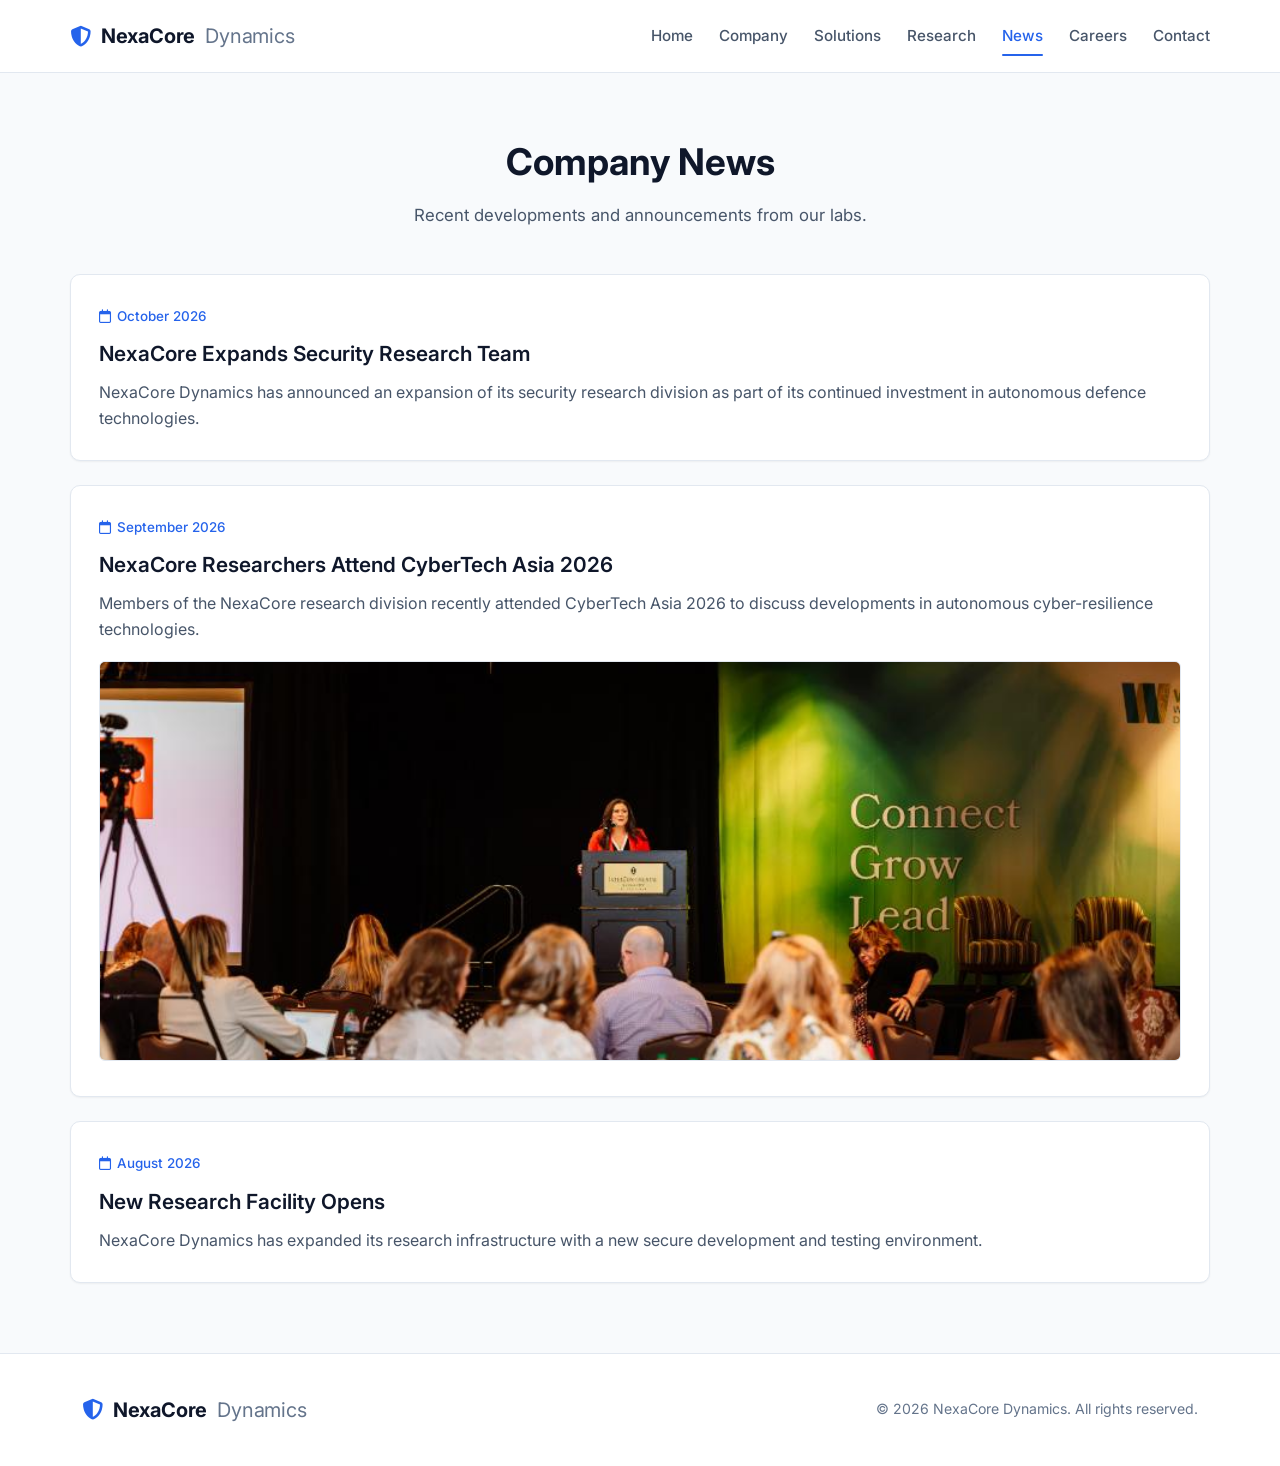
==== challenges/stage1-osint/website/news.html @ 6cc93b59 "Implement realistic Stage 1 OSINT metadata challenge" ====
<!DOCTYPE html>
<html lang="en">
<head>
    <meta charset="UTF-8">
    <meta name="viewport" content="width=device-width, initial-scale=1.0">
    <title>News | NexaCore Dynamics</title>
    <link rel="stylesheet" href="https://cdnjs.cloudflare.com/ajax/libs/font-awesome/6.5.1/css/all.min.css">
    <link rel="stylesheet" href="assets/css/style.css">
</head>
<body>

<header>
    <div class="navbar">
        <a href="index.html" class="logo">
            <i class="fa-solid fa-shield-halved"></i>
            NexaCore <span>Dynamics</span>
        </a>
        <button class="mobile-toggle"><i class="fa-solid fa-bars"></i></button>
        <nav class="nav-links">
            <a href="index.html">Home</a>
            <a href="about.html">Company</a>
            <a href="solutions.html">Solutions</a>
            <a href="research.html">Research</a>
            <a href="news.html">News</a>
            <a href="careers.html">Careers</a>
            <a href="contact.html">Contact</a>
        </nav>
    </div>
</header>

<div class="container">
    <div class="page-header">
        <h1>Company News</h1>
        <p>Recent developments and announcements from our labs.</p>
    </div>

    <div class="news-item">
        <span class="news-date"><i class="fa-regular fa-calendar"></i> October 2026</span>
        <h2>NexaCore Expands Security Research Team</h2>
        <p>NexaCore Dynamics has announced an expansion of its security research division as part of its continued investment in autonomous defence technologies.</p>
    </div>

    <div class="news-item">
        <span class="news-date"><i class="fa-regular fa-calendar"></i> September 2026</span>
        <h2>NexaCore Researchers Attend CyberTech Asia 2026</h2>
        <p>Members of the NexaCore research division recently attended CyberTech Asia 2026 to discuss developments in autonomous cyber-resilience technologies.</p>
        <img src="./assets/images/conference-2026.jpg" alt="NexaCore researchers at CyberTech Asia 2026">
    </div>

    <div class="news-item">
        <span class="news-date"><i class="fa-regular fa-calendar"></i> August 2026</span>
        <h2>New Research Facility Opens</h2>
        <p>NexaCore Dynamics has expanded its research infrastructure with a new secure development and testing environment.</p>
    </div>
</div>

<footer>
    <div class="footer-inner">
        <a href="index.html" class="logo"><i class="fa-solid fa-shield-halved"></i> NexaCore <span>Dynamics</span></a>
        <p class="footer-copy">© 2026 NexaCore Dynamics. All rights reserved.</p>
    </div>
</footer>
<script src="assets/js/main.js"></script>

<!-- Not all information exposed by a website is visible
directly on the page. -->
</body>
</html>
---- challenges/stage1-osint/website/assets/css/style.css ----
@import url('https://fonts.googleapis.com/css2?family=Inter:wght@400;500;600;700&display=swap');

:root {
    --bg-page: #f8fafc;
    --bg-surface: #ffffff;
    --bg-subtle: #f1f5f9;
    --border-color: #e2e8f0;
    --border-hover: #cbd5e1;

    --text-primary: #0f172a;
    --text-secondary: #475569;
    --text-muted: #64748b;

    --primary: #2563eb;
    --primary-hover: #1d4ed8;
    --primary-subtle: #eff6ff;

    --font: 'Inter', system-ui, -apple-system, BlinkMacSystemFont, "Segoe UI", Roboto, sans-serif;
    --shadow-sm: 0 1px 2px rgba(0, 0, 0, 0.05);
    --shadow-md: 0 4px 6px -1px rgba(0, 0, 0, 0.07), 0 2px 4px -2px rgba(0, 0, 0, 0.05);
    --transition: all 0.2s ease;
}

* {
    box-sizing: border-box;
    margin: 0;
    padding: 0;
}

body {
    background-color: var(--bg-page);
    color: var(--text-primary);
    font-family: var(--font);
    line-height: 1.6;
    -webkit-font-smoothing: antialiased;
}

/* =======================================
   HEADER & NAVBAR
   ======================================= */
header {
    background: var(--bg-surface);
    border-bottom: 1px solid var(--border-color);
    position: sticky;
    top: 0;
    z-index: 100;
}

.navbar {
    width: 90%;
    max-width: 1140px;
    margin: 0 auto;
    height: 72px;
    display: flex;
    justify-content: space-between;
    align-items: center;
}

.logo {
    display: inline-flex;
    align-items: center;
    gap: 10px;
    font-size: 1.25rem;
    font-weight: 700;
    color: var(--text-primary);
    text-decoration: none;
    letter-spacing: -0.01em;
}

.logo i {
    color: var(--primary);
    font-size: 1.3rem;
}

.logo span {
    color: var(--text-muted);
    font-weight: 400;
}

.nav-links {
    display: flex;
    align-items: center;
    gap: 26px;
}

.nav-links a {
    color: var(--text-secondary);
    text-decoration: none;
    font-size: 0.95rem;
    font-weight: 500;
    transition: var(--transition);
    padding: 6px 0;
    position: relative;
}

.nav-links a:hover,
.nav-links a.active {
    color: var(--primary);
}

.nav-links a.active::after {
    content: '';
    position: absolute;
    bottom: -2px;
    left: 0;
    width: 100%;
    height: 2px;
    background: var(--primary);
    border-radius: 2px;
}

.mobile-toggle {
    display: none;
    background: none;
    border: none;
    font-size: 1.3rem;
    color: var(--text-primary);
    cursor: pointer;
}

/* =======================================
   HERO SECTION
   ======================================= */
.hero {
    background: var(--bg-surface);
    border-bottom: 1px solid var(--border-color);
    padding: 80px 20px 70px;
    text-align: center;
}

.hero-tag {
    display: inline-flex;
    align-items: center;
    gap: 8px;
    background: var(--primary-subtle);
    color: var(--primary);
    padding: 6px 14px;
    border-radius: 9999px;
    font-size: 0.82rem;
    font-weight: 600;
    margin-bottom: 20px;
}

.hero h1 {
    font-size: clamp(2.2rem, 4vw, 3.2rem);
    font-weight: 700;
    color: var(--text-primary);
    max-width: 800px;
    margin: 0 auto 18px;
    line-height: 1.2;
    letter-spacing: -0.02em;
}

.hero p {
    font-size: 1.15rem;
    color: var(--text-secondary);
    max-width: 680px;
    margin: 0 auto 32px;
}

.hero-actions {
    display: flex;
    justify-content: center;
    gap: 14px;
    flex-wrap: wrap;
}

/* =======================================
   CONTAINER & HEADINGS
   ======================================= */
.container {
    width: 90%;
    max-width: 1140px;
    margin: 60px auto;
}

.page-header {
    text-align: center;
    margin-bottom: 45px;
}

.page-header h1 {
    font-size: 2.3rem;
    font-weight: 700;
    color: var(--text-primary);
    margin-bottom: 10px;
}

.page-header p {
    color: var(--text-secondary);
    font-size: 1.05rem;
    max-width: 620px;
    margin: 0 auto;
}

.section-title {
    text-align: center;
    font-size: 1.8rem;
    font-weight: 700;
    color: var(--text-primary);
    margin-bottom: 36px;
}

/* =======================================
   CARDS & GRIDS
   ======================================= */
.grid {
    display: grid;
    grid-template-columns: repeat(auto-fit, minmax(300px, 1fr));
    gap: 24px;
}

.card {
    background: var(--bg-surface);
    border: 1px solid var(--border-color);
    border-radius: 10px;
    padding: 28px;
    box-shadow: var(--shadow-sm);
    transition: var(--transition);
    display: flex;
    flex-direction: column;
}

.card:hover {
    border-color: var(--border-hover);
    box-shadow: var(--shadow-md);
    transform: translateY(-2px);
}

.card-icon {
    width: 44px;
    height: 44px;
    background: var(--primary-subtle);
    border-radius: 8px;
    display: flex;
    align-items: center;
    justify-content: center;
    color: var(--primary);
    font-size: 1.2rem;
    margin-bottom: 18px;
}

.card h2, .card h3 {
    font-size: 1.2rem;
    font-weight: 600;
    color: var(--text-primary);
    margin-bottom: 10px;
}

.card p {
    color: var(--text-secondary);
    font-size: 0.95rem;
    margin-bottom: 20px;
    flex-grow: 1;
}

.card-meta {
    font-size: 0.85rem;
    color: var(--text-muted);
}

/* =======================================
   BUTTONS
   ======================================= */
.btn {
    display: inline-flex;
    align-items: center;
    gap: 8px;
    padding: 10px 20px;
    font-size: 0.92rem;
    font-weight: 600;
    border-radius: 6px;
    text-decoration: none;
    cursor: pointer;
    border: 1px solid transparent;
    transition: var(--transition);
}

.btn-primary {
    background: var(--primary);
    color: #ffffff;
}

.btn-primary:hover {
    background: var(--primary-hover);
}

.btn-secondary {
    background: var(--bg-surface);
    color: var(--text-primary);
    border-color: var(--border-color);
}

.btn-secondary:hover {
    background: var(--bg-subtle);
    border-color: var(--border-hover);
}

.btn-outline {
    background: transparent;
    color: var(--primary);
    border-color: var(--primary);
    padding: 8px 16px;
    font-size: 0.86rem;
    width: fit-content;
}

.btn-outline:hover {
    background: var(--primary-subtle);
}

/* =======================================
   NEWS ITEMS
   ======================================= */
.news-item {
    background: var(--bg-surface);
    border: 1px solid var(--border-color);
    border-radius: 10px;
    padding: 28px;
    margin-bottom: 24px;
    box-shadow: var(--shadow-sm);
}

.news-date {
    display: inline-flex;
    align-items: center;
    gap: 6px;
    font-size: 0.84rem;
    color: var(--primary);
    font-weight: 500;
    margin-bottom: 10px;
}

.news-item h2 {
    font-size: 1.3rem;
    font-weight: 600;
    margin-bottom: 10px;
    color: var(--text-primary);
}

.news-item p {
    color: var(--text-secondary);
}

.news-item img {
    width: 100%;
    max-height: 400px;
    object-fit: cover;
    margin-top: 18px;
    border-radius: 6px;
    border: 1px solid var(--border-color);
}

/* =======================================
   CONTACT PAGE
   ======================================= */
.contact-grid {
    display: grid;
    grid-template-columns: 1fr 1fr;
    gap: 32px;
}

.contact-info, .contact-form {
    background: var(--bg-surface);
    border: 1px solid var(--border-color);
    border-radius: 10px;
    padding: 32px;
    box-shadow: var(--shadow-sm);
}

.contact-row {
    display: flex;
    align-items: flex-start;
    gap: 14px;
    margin-bottom: 22px;
}

.contact-row i {
    color: var(--primary);
    font-size: 1.15rem;
    margin-top: 4px;
}

.contact-row h4 {
    font-size: 1rem;
    font-weight: 600;
    margin-bottom: 2px;
}

.contact-row a {
    color: var(--text-secondary);
    text-decoration: none;
    font-size: 0.95rem;
}

.contact-row a:hover {
    color: var(--primary);
}

.form-group {
    margin-bottom: 18px;
}

.form-group label {
    display: block;
    margin-bottom: 6px;
    font-size: 0.88rem;
    font-weight: 500;
    color: var(--text-secondary);
}

.form-group input,
.form-group textarea {
    width: 100%;
    padding: 10px 12px;
    border: 1px solid var(--border-color);
    border-radius: 6px;
    font-family: inherit;
    font-size: 0.95rem;
    color: var(--text-primary);
    background: #ffffff;
}

.form-group input:focus,
.form-group textarea:focus {
    outline: none;
    border-color: var(--primary);
}

/* =======================================
   FOOTER
   ======================================= */
footer {
    background: var(--bg-surface);
    border-top: 1px solid var(--border-color);
    margin-top: 70px;
    padding: 40px 20px;
    text-align: center;
}

.footer-inner {
    width: 90%;
    max-width: 1140px;
    margin: 0 auto;
    display: flex;
    justify-content: space-between;
    align-items: center;
    flex-wrap: wrap;
    gap: 15px;
}

.footer-copy {
    color: var(--text-muted);
    font-size: 0.88rem;
}

/* =======================================
   RESPONSIVENESS
   ======================================= */
@media (max-width: 820px) {
    .mobile-toggle {
        display: block;
    }
    .nav-links {
        display: none;
        flex-direction: column;
        position: absolute;
        top: 72px;
        left: 0;
        width: 100%;
        background: var(--bg-surface);
        padding: 20px;
        border-bottom: 1px solid var(--border-color);
        box-shadow: var(--shadow-md);
        gap: 16px;
    }
    .nav-links.open {
        display: flex;
    }
    .contact-grid {
        grid-template-columns: 1fr;
    }
    .footer-inner {
        flex-direction: column;
        gap: 12px;
    }
}
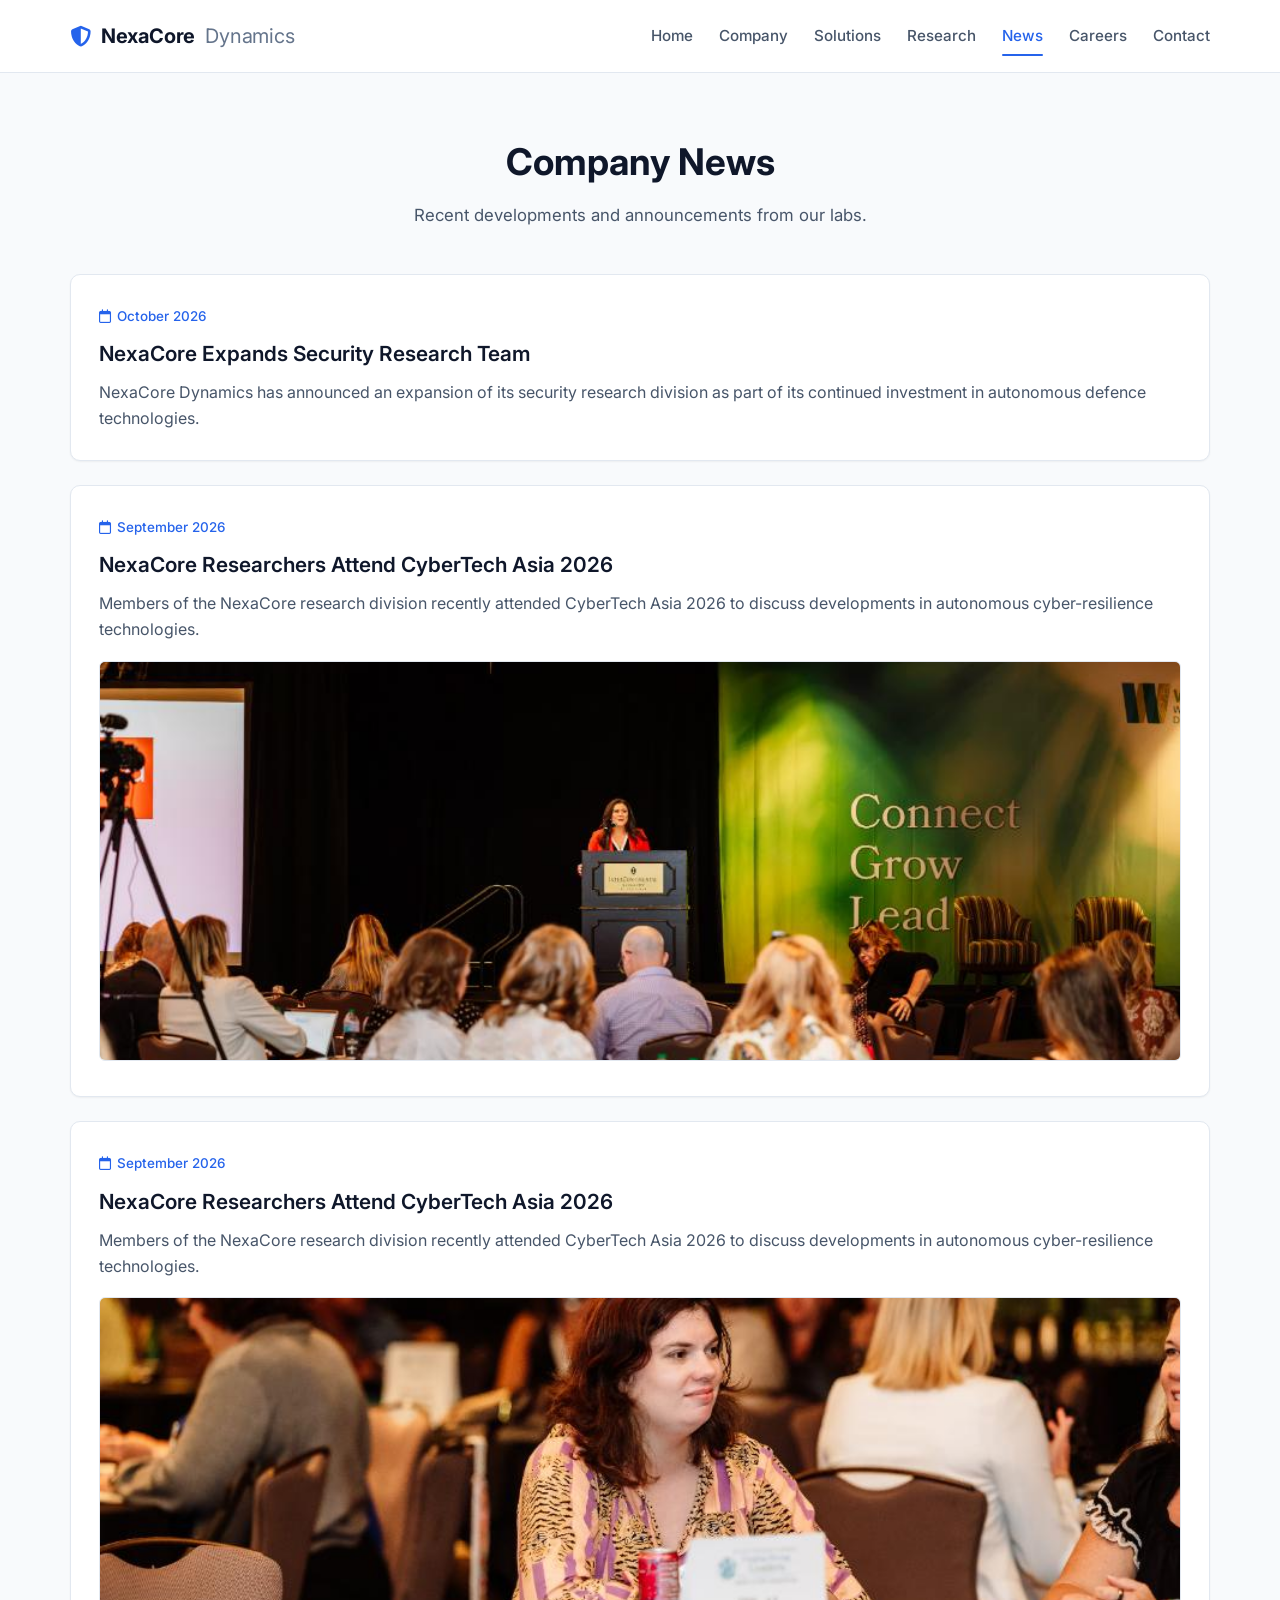
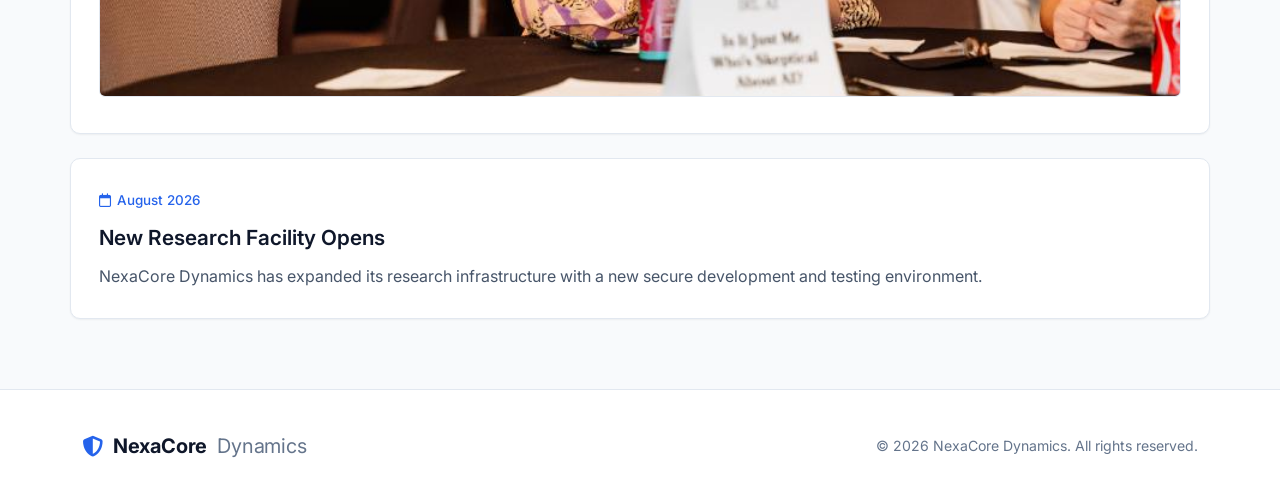
==== commit 10631844: "Implement connected Stage 2 steganography challenge" ====
--- a/challenges/stage1-osint/website/news.html
+++ b/challenges/stage1-osint/website/news.html
@@ -48,6 +48,13 @@
     </div>
 
     <div class="news-item">
+        <span class="news-date"><i class="fa-regular fa-calendar"></i> September 2026</span>
+        <h2>NexaCore Researchers Attend CyberTech Asia 2026</h2>
+        <p>Members of the NexaCore research division recently attended CyberTech Asia 2026 to discuss developments in autonomous cyber-resilience technologies.</p>
+        <img src="./assets/images/images.jpg" alt="NexaCore researchers at CyberTech Asia 2026">
+    </div>
+
+    <div class="news-item">
         <span class="news-date"><i class="fa-regular fa-calendar"></i> August 2026</span>
         <h2>New Research Facility Opens</h2>
         <p>NexaCore Dynamics has expanded its research infrastructure with a new secure development and testing environment.</p>
